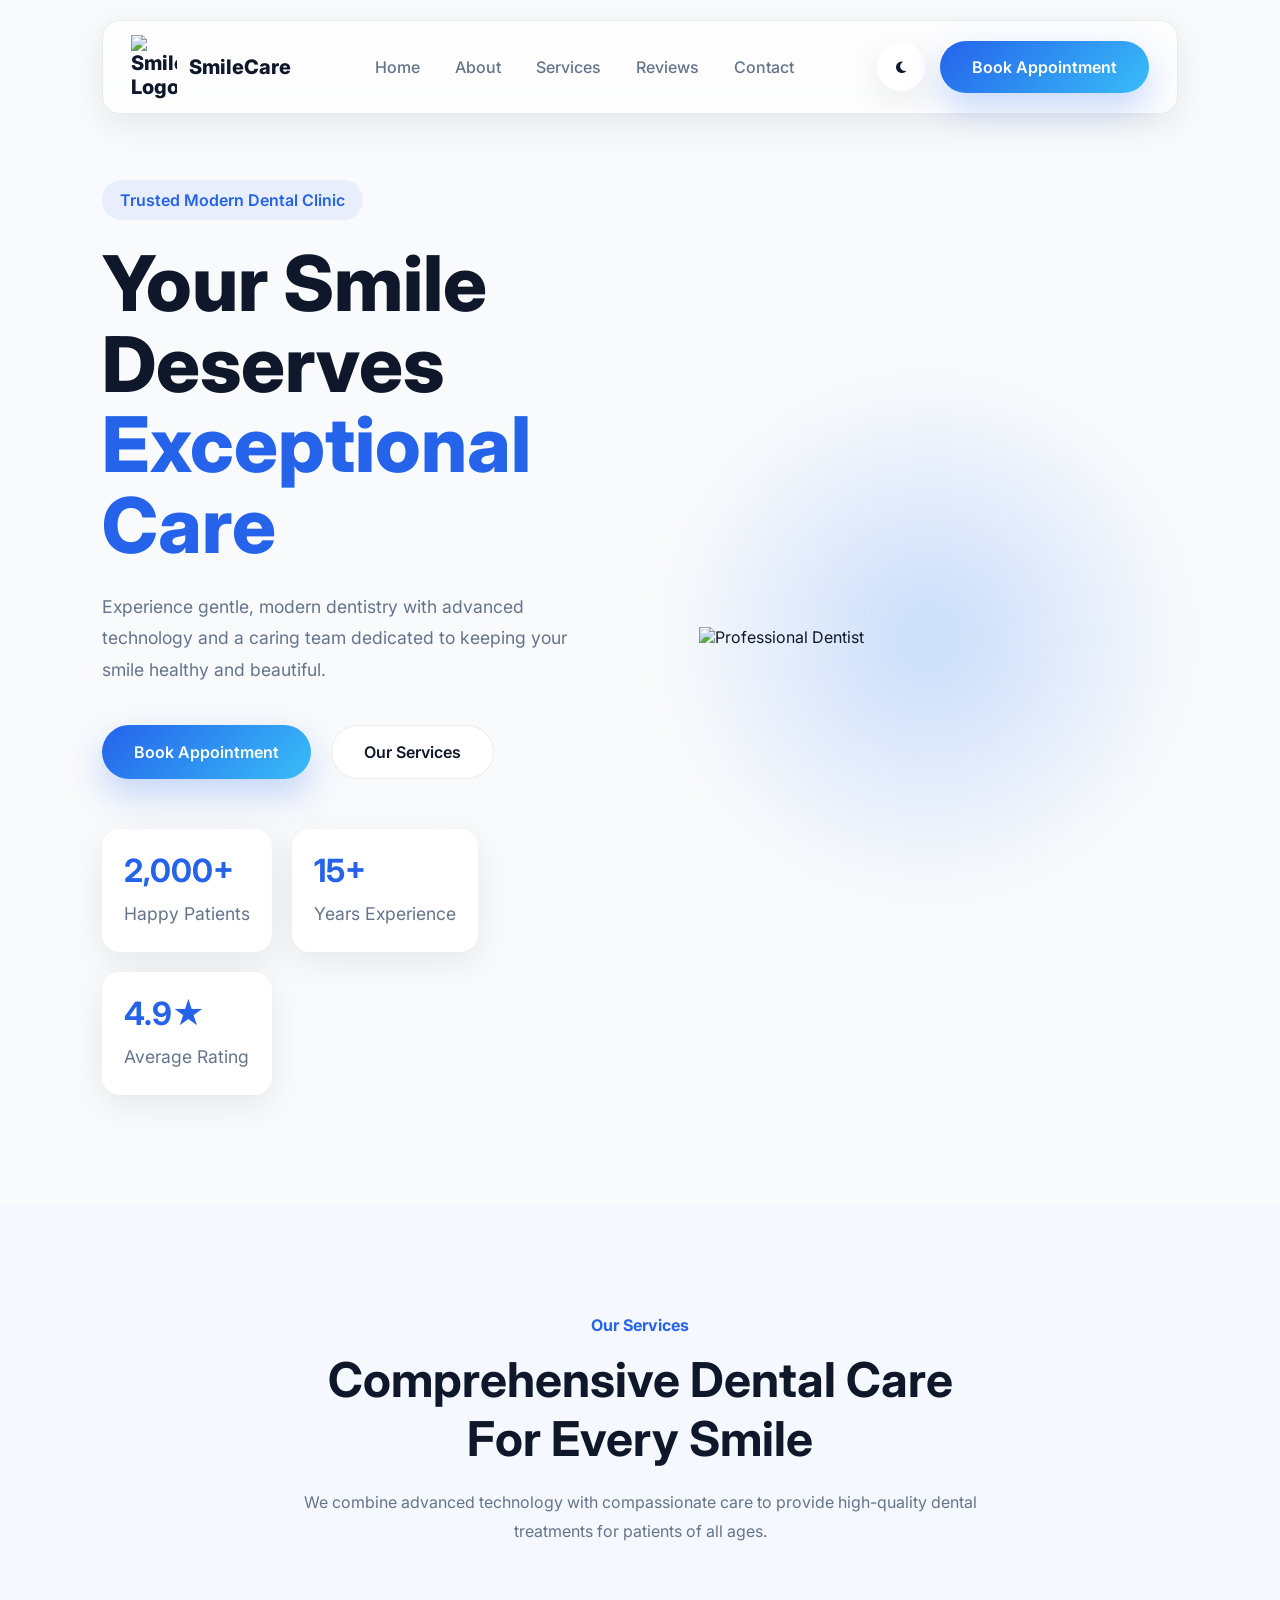
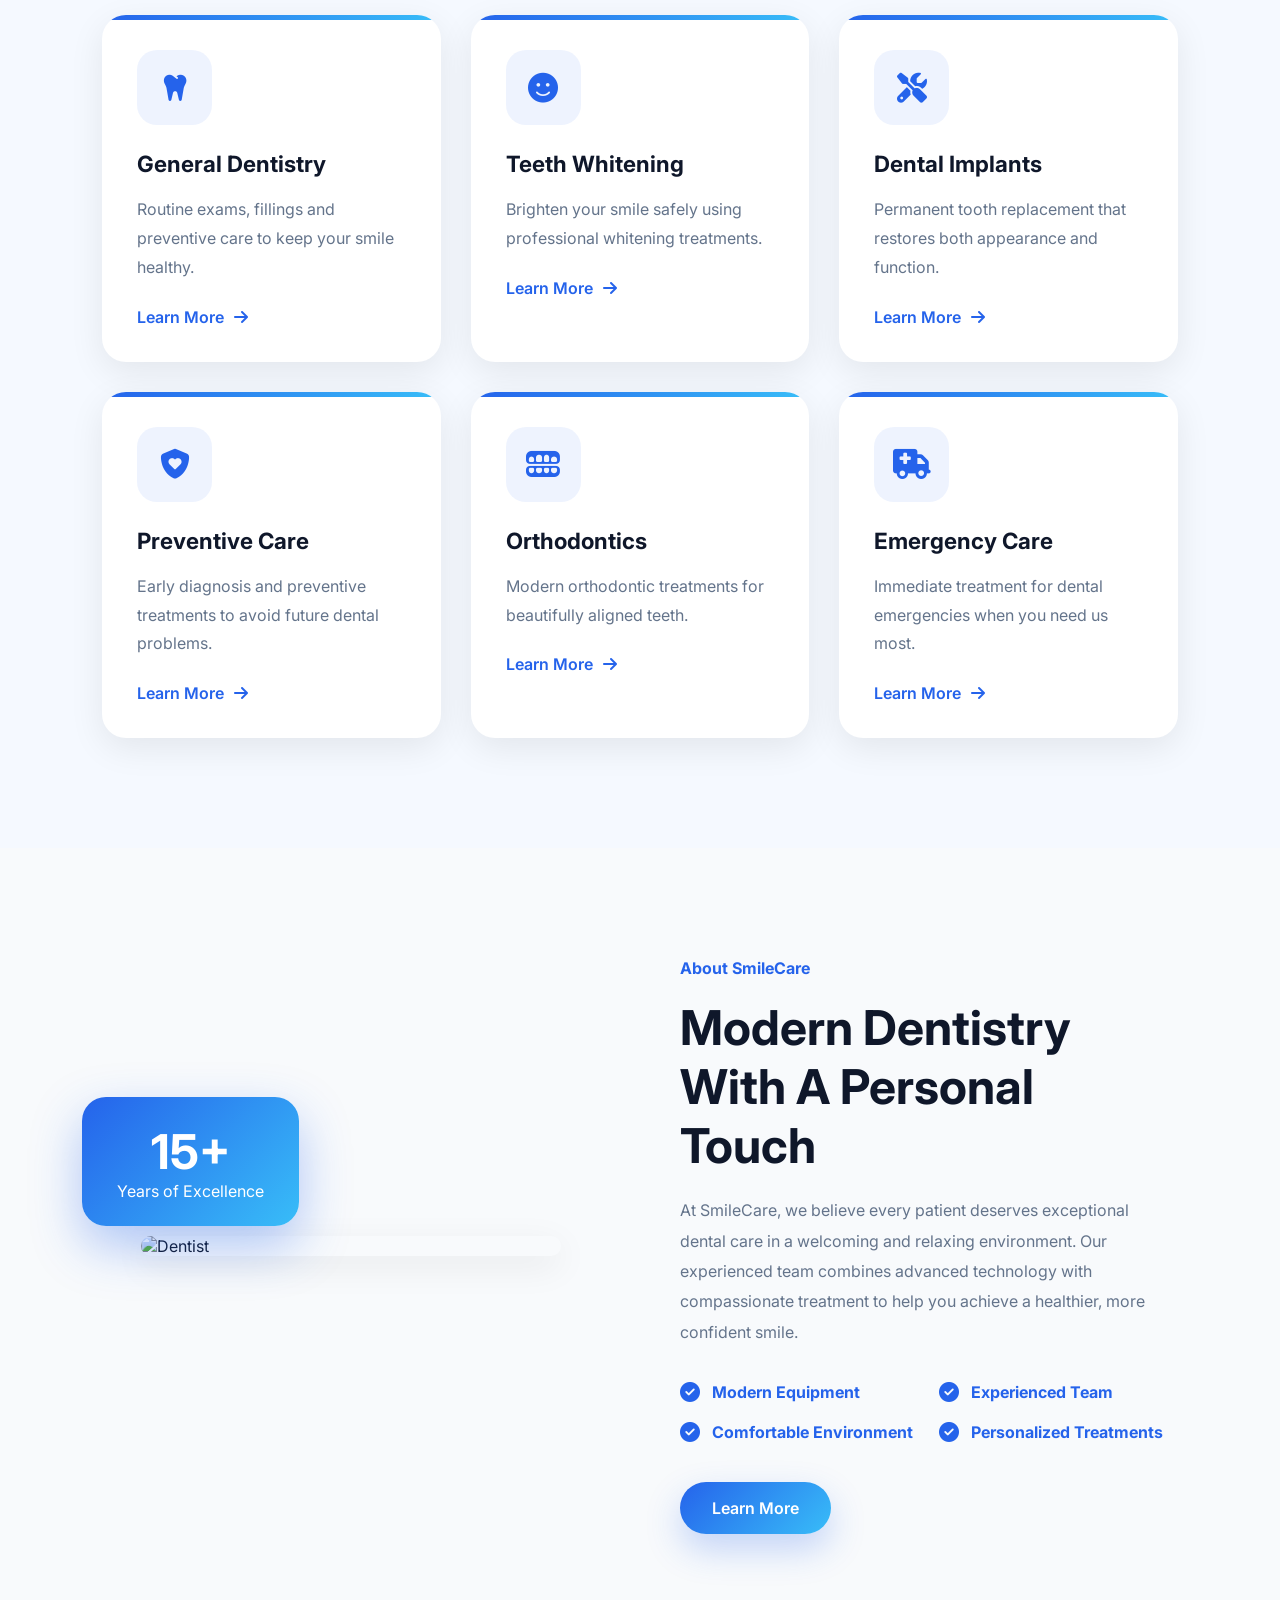
==== dentist-website/index.html @ 825f03f1 "Update dentist website" ====
<!DOCTYPE html>
<html lang="en">
<head>
    <meta charset="UTF-8">
    <meta name="viewport" content="width=device-width, initial-scale=1.0">
    <title>SmileCare | Modern Dentistry</title>

    <!-- Google Font -->
    <link rel="preconnect" href="https://fonts.googleapis.com">
    <link rel="preconnect" href="https://fonts.gstatic.com" crossorigin>
    <link href="https://fonts.googleapis.com/css2?family=Inter:wght@300;400;500;600;700;800&display=swap" rel="stylesheet">

    <!-- Font Awesome -->
    <link rel="stylesheet"
          href="https://cdnjs.cloudflare.com/ajax/libs/font-awesome/6.6.0/css/all.min.css">

    <!-- CSS -->
    <link rel="stylesheet" href="css/style.css">
</head>

<body>

<!-- =========================
     HEADER
========================= -->

<header class="header">

    <nav class="navbar">

        <a href="#" class="logo">
            <img src="images/logo.png" alt="SmileCare Logo">
            <span>SmileCare</span>
        </a>

        <ul class="nav-links">

            <li><a href="#home">Home</a></li>

            <li><a href="#about">About</a></li>

            <li><a href="#services">Services</a></li>

            <li><a href="#testimonials">Reviews</a></li>

            <li><a href="#contact">Contact</a></li>

        </ul>

        <div class="nav-right">

            <button class="theme-btn" id="theme-toggle">
                <i class="fa-solid fa-moon"></i>
            </button>

            <a href="#" class="btn primary-btn appointment-btn">
                Book Appointment
            </a>

            <div class="hamburger" id="hamburger">

                <span></span>
                <span></span>
                <span></span>

            </div>

        </div>

    </nav>

</header>

<!-- =========================
     HERO
========================= -->

<section class="hero" id="home">

    <div class="hero-content">

        <span class="hero-tag">
            Trusted Modern Dental Clinic
        </span>

        <h1>

            Your Smile <br>

            Deserves

            <span>Exceptional Care</span>

        </h1>

        <p>

            Experience gentle, modern dentistry with
            advanced technology and a caring team dedicated
            to keeping your smile healthy and beautiful.

        </p>

        <div class="hero-buttons">

            <a href="#" class="btn primary-btn">
                Book Appointment
            </a>

            <a href="#services" class="btn secondary-btn">
                Our Services
            </a>

        </div>

        <div class="hero-stats">

            <div class="stat">

                <h3>2,000+</h3>

                <p>Happy Patients</p>

            </div>

            <div class="stat">

                <h3>15+</h3>

                <p>Years Experience</p>

            </div>

            <div class="stat">

                <h3>4.9★</h3>

                <p>Average Rating</p>

            </div>

        </div>

    </div>

    <div class="hero-image">

    <div class="circle-bg"></div>

    <img src="images/doctor.png"
         alt="Professional Dentist">

</div>

</section>

<!-- JS -->
<script src="js/script.js"></script>

</body>
</html>
<!-- =========================
     SERVICES
========================= -->

<section class="services" id="services">

    <div class="section-title">

        <span>Our Services</span>

        <h2>Comprehensive Dental Care For Every Smile</h2>

        <p>
            We combine advanced technology with compassionate care
            to provide high-quality dental treatments for patients
            of all ages.
        </p>

    </div>

    <div class="services-grid">

        <div class="service-card">

            <div class="service-icon">
                <i class="fa-solid fa-tooth"></i>
            </div>

            <h3>General Dentistry</h3>

            <p>
                Routine exams, fillings and preventive care to
                keep your smile healthy.
            </p>

            <a href="#">Learn More <i class="fa-solid fa-arrow-right"></i></a>

        </div>

        <div class="service-card">

            <div class="service-icon">
                <i class="fa-solid fa-face-smile"></i>
            </div>

            <h3>Teeth Whitening</h3>

            <p>
                Brighten your smile safely using professional
                whitening treatments.
            </p>

            <a href="#">Learn More <i class="fa-solid fa-arrow-right"></i></a>

        </div>

        <div class="service-card">

            <div class="service-icon">
                <i class="fa-solid fa-screwdriver-wrench"></i>
            </div>

            <h3>Dental Implants</h3>

            <p>
                Permanent tooth replacement that restores both
                appearance and function.
            </p>

            <a href="#">Learn More <i class="fa-solid fa-arrow-right"></i></a>

        </div>

        <div class="service-card">

            <div class="service-icon">
                <i class="fa-solid fa-shield-heart"></i>
            </div>

            <h3>Preventive Care</h3>

            <p>
                Early diagnosis and preventive treatments to
                avoid future dental problems.
            </p>

            <a href="#">Learn More <i class="fa-solid fa-arrow-right"></i></a>

        </div>

        <div class="service-card">

            <div class="service-icon">
                <i class="fa-solid fa-teeth-open"></i>
            </div>

            <h3>Orthodontics</h3>

            <p>
                Modern orthodontic treatments for beautifully
                aligned teeth.
            </p>

            <a href="#">Learn More <i class="fa-solid fa-arrow-right"></i></a>

        </div>

        <div class="service-card">

            <div class="service-icon">
                <i class="fa-solid fa-truck-medical"></i>
            </div>

            <h3>Emergency Care</h3>

            <p>
                Immediate treatment for dental emergencies when
                you need us most.
            </p>

            <a href="#">Learn More <i class="fa-solid fa-arrow-right"></i></a>

        </div>

    </div>

</section>
<!-- =========================
     ABOUT
========================= -->

<section class="about" id="about">

    <div class="about-image">

        <div class="experience-card">

            <h2>15+</h2>

            <p>Years of Excellence</p>

        </div>

        <img src="images/doctor.png" alt="Dentist">

    </div>

    <div class="about-content">

        <span>About SmileCare</span>

        <h2>
            Modern Dentistry With
            A Personal Touch
        </h2>

        <p>
            At SmileCare, we believe every patient deserves
            exceptional dental care in a welcoming and relaxing
            environment. Our experienced team combines advanced
            technology with compassionate treatment to help you
            achieve a healthier, more confident smile.
        </p>

        <div class="about-features">

            <div class="feature">
                <i class="fa-solid fa-circle-check"></i>
                <span>Modern Equipment</span>
            </div>

            <div class="feature">
                <i class="fa-solid fa-circle-check"></i>
                <span>Experienced Team</span>
            </div>

            <div class="feature">
                <i class="fa-solid fa-circle-check"></i>
                <span>Comfortable Environment</span>
            </div>

            <div class="feature">
                <i class="fa-solid fa-circle-check"></i>
                <span>Personalized Treatments</span>
            </div>

        </div>

        <a href="#" class="btn primary-btn">
            Learn More
        </a>

    </div>

</section>
---- dentist-website/css/style.css ----
/* =========================================
   GOOGLE FONT
========================================= */

@import url('https://fonts.googleapis.com/css2?family=Inter:wght@300;400;500;600;700;800;900&display=swap');


/* =========================================
   CSS VARIABLES
========================================= */

:root{

    --primary:#2563EB;
    --primary-light:#3B82F6;
    --secondary:#38BDF8;

    --text:#0F172A;
    --text-light:#64748B;

    --background:#F8FAFC;
    --white:#FFFFFF;

    --border:rgba(15,23,42,.08);

    --shadow:
        0 10px 35px rgba(0,0,0,.08);

    --glass:
        rgba(255,255,255,.65);

    --transition:.35s ease;

}


/* =========================================
   DARK MODE VARIABLES
========================================= */

body.dark{

    --background:#0F172A;

    --white:#111827;

    --text:#F8FAFC;

    --text-light:#CBD5E1;

    --border:rgba(255,255,255,.08);

    --glass:
        rgba(17,24,39,.70);

    --shadow:
        0 10px 40px rgba(0,0,0,.45);

}


/* =========================================
   RESET
========================================= */

*{

    margin:0;
    padding:0;
    box-sizing:border-box;

}

html{

    scroll-behavior:smooth;

}

body{

    font-family:"Inter",sans-serif;

    background:var(--background);

    color:var(--text);

    transition:background .4s,color .4s;

    overflow-x:hidden;

}

img{

    max-width:100%;

    display:block;

}

a{

    text-decoration:none;

    color:inherit;

}

ul{

    list-style:none;

}

button{

    border:none;

    cursor:pointer;

    font-family:inherit;

}


/* =========================================
   GENERAL
========================================= */

section{

    padding:110px 8%;

}

.container{

    width:min(1200px,100%);
    margin:auto;

}


/* =========================================
   BUTTONS
========================================= */

.btn{

    display:inline-flex;

    align-items:center;

    justify-content:center;

    padding:16px 32px;

    border-radius:999px;

    font-weight:600;

    transition:var(--transition);

}


.primary-btn{

    color:#fff;

    background:linear-gradient(
        135deg,
        var(--primary),
        var(--secondary)
    );

    box-shadow:0 15px 35px rgba(37,99,235,.25);

}

.primary-btn:hover{

    transform:translateY(-4px);

    box-shadow:0 20px 45px rgba(37,99,235,.35);

}


.secondary-btn{

    border:1px solid var(--border);

    background:var(--white);

    color:var(--text);

}

.secondary-btn:hover{

    transform:translateY(-4px);

}


/* =========================================
   HEADER
========================================= */

.header{

    position:fixed;

    top:0;

    left:0;

    width:100%;

    z-index:999;

    padding:20px 8%;

}


/* =========================================
   NAVBAR
========================================= */

.navbar{

    display:flex;

    justify-content:space-between;

    align-items:center;

    padding:14px 28px;

    border-radius:18px;

    backdrop-filter:blur(18px);

    background:var(--glass);

    border:1px solid var(--border);

    box-shadow:var(--shadow);

}


.logo{

    display:flex;

    align-items:center;

    gap:12px;

    font-size:1.25rem;

    font-weight:800;

}


.logo img{

    width:46px;

}


.nav-links{

    display:flex;

    gap:35px;

}


.nav-links a{

    position:relative;

    font-weight:500;

    color:var(--text-light);

    transition:.3s;

}


.nav-links a:hover{

    color:var(--primary);

}


.nav-links a::after{

    content:"";

    position:absolute;

    left:0;

    bottom:-6px;

    width:0;

    height:2px;

    background:var(--primary);

    transition:.3s;

}


.nav-links a:hover::after{

    width:100%;

}


.nav-right{

    display:flex;

    align-items:center;

    gap:15px;

}


/* =========================================
   THEME BUTTON
========================================= */

.theme-btn{

    width:48px;

    height:48px;

    border-radius:50%;

    background:var(--white);

    color:var(--text);

    box-shadow:var(--shadow);

    transition:var(--transition);

}


.theme-btn:hover{

    transform:rotate(20deg);

}


/* =========================================
   HAMBURGER
========================================= */

.hamburger{

    display:none;

    flex-direction:column;

    gap:6px;

    cursor:pointer;

}


.hamburger span{

    width:28px;

    height:3px;

    border-radius:10px;

    background:var(--text);

}


/* =========================================
   RESPONSIVE NAVBAR
========================================= */

@media(max-width:992px){

    .nav-links{

        position:absolute;

        top:100%;

        left:0;

        width:100%;

        background:var(--white);

        flex-direction:column;

        align-items:center;

        padding:30px;

        display:none;

        border-radius:18px;

        margin-top:15px;

        box-shadow:var(--shadow);

    }

    .nav-links.active{

        display:flex;

    }

    .appointment-btn{

        display:none;

    }

    .hamburger{

        display:flex;

    }

}
/* =========================================
   HERO SECTION
========================================= */

.hero {

    min-height: 100vh;

    display: flex;

    align-items: center;

    justify-content: space-between;

    gap: 80px;

    padding-top: 180px;

    overflow: hidden;

}

.hero-content {

    flex: 1;

    animation: fadeLeft 1s ease;

}

.hero-tag {

    display: inline-block;

    padding: 10px 18px;

    border-radius: 999px;

    background: rgba(37, 99, 235, .08);

    color: var(--primary);

    font-weight: 600;

    margin-bottom: 24px;

}

.hero h1 {

    font-size: clamp(3rem, 6vw, 5rem);

    line-height: 1.05;

    font-weight: 800;

    margin-bottom: 24px;

}

.hero h1 span {

    color: var(--primary);

}

.hero p {

    max-width: 600px;

    font-size: 1.1rem;

    line-height: 1.8;

    color: var(--text-light);

    margin-bottom: 40px;

}

.hero-buttons {

    display: flex;

    gap: 20px;

    margin-bottom: 50px;

    flex-wrap: wrap;

}


/* =========================================
   HERO STATS
========================================= */

.hero-stats {

    display: flex;

    gap: 20px;

    flex-wrap: wrap;

}

.stat {

    background: var(--white);

    padding: 22px;

    border-radius: 18px;

    min-width: 170px;

    box-shadow: var(--shadow);

    transition: .3s;

}

.stat:hover {

    transform: translateY(-8px);

}

.stat h3 {

    color: var(--primary);

    font-size: 2rem;

    margin-bottom: 8px;

}

.stat p {

    margin: 0;

}


/* =========================================
   HERO IMAGE
========================================= */

.hero-image {

    flex: 1;

    position: relative;

    display: flex;

    justify-content: center;

    align-items: center;

    animation: fadeRight 1s ease;

}

.circle-bg {

    position: absolute;

    width: 520px;

    height: 520px;

    border-radius: 50%;

    background: radial-gradient(circle,
            rgba(59, 130, 246, .25),
            transparent 70%);

    filter: blur(25px);

}

.hero-image img {

    position: relative;

    width: 460px;

    z-index: 2;

    animation: floating 5s ease-in-out infinite;

}


/* =========================================
   ANIMATIONS
========================================= */

@keyframes floating {

    0% {

        transform: translateY(0);

    }

    50% {

        transform: translateY(-18px);

    }

    100% {

        transform: translateY(0);

    }

}

@keyframes fadeLeft {

    from {

        opacity: 0;

        transform: translateX(-60px);

    }

    to {

        opacity: 1;

        transform: translateX(0);

    }

}

@keyframes fadeRight {

    from {

        opacity: 0;

        transform: translateX(60px);

    }

    to {

        opacity: 1;

        transform: translateX(0);

    }

}


/* =========================================
   RESPONSIVE HERO
========================================= */

@media(max-width:992px){

    .hero{

        flex-direction:column;

        text-align:center;

        padding-top:150px;

    }

    .hero p{

        margin-inline:auto;

    }

    .hero-buttons{

        justify-content:center;

    }

    .hero-stats{

        justify-content:center;

    }

    .hero-image img{

        width:330px;

    }

    .circle-bg{

        width:360px;

        height:360px;

    }

}
/* =========================================
   SERVICES
========================================= */

.services{

    background:#f5f9ff;

}

.section-title{

    text-align:center;

    max-width:700px;

    margin:0 auto 70px;

}

.section-title span{

    display:inline-block;

    color:var(--primary);

    font-weight:700;

    margin-bottom:15px;

}

.section-title h2{

    font-size:clamp(2rem,4vw,3rem);

    margin-bottom:20px;

}

.section-title p{

    color:var(--text-light);

    line-height:1.8;

}

.services-grid{

    display:grid;

    grid-template-columns:repeat(auto-fit,minmax(280px,1fr));

    gap:30px;

}

.service-card{

    background:var(--white);

    padding:35px;

    border-radius:24px;

    transition:.35s;

    box-shadow:var(--shadow);

    position:relative;

    overflow:hidden;

}

.service-card::before{

    content:"";

    position:absolute;

    left:0;

    top:0;

    width:100%;

    height:5px;

    background:linear-gradient(
        90deg,
        var(--primary),
        var(--secondary)
    );

}

.service-card:hover{

    transform:translateY(-12px);

}

.service-icon{

    width:75px;

    height:75px;

    border-radius:20px;

    display:flex;

    align-items:center;

    justify-content:center;

    background:rgba(37,99,235,.08);

    color:var(--primary);

    font-size:30px;

    margin-bottom:25px;

    transition:.3s;

}

.service-card:hover .service-icon{

    transform:rotate(10deg) scale(1.1);

}

.service-card h3{

    margin-bottom:18px;

    font-size:1.4rem;

}

.service-card p{

    color:var(--text-light);

    line-height:1.8;

    margin-bottom:25px;

}

.service-card a{

    color:var(--primary);

    font-weight:600;

}

.service-card a i{

    margin-left:6px;

    transition:.3s;

}

.service-card:hover a i{

    transform:translateX(6px);

}
/* =========================================
   ABOUT
========================================= */

.about{

    display:grid;

    grid-template-columns:1fr 1fr;

    gap:80px;

    align-items:center;

}

.about-image{

    position:relative;

    display:flex;

    justify-content:center;

}

.about-image img{

    width:420px;

    border-radius:30px;

    box-shadow:var(--shadow);

}

.experience-card{

    position:absolute;

    left:-20px;

    bottom:30px;

    background:linear-gradient(
        135deg,
        var(--primary),
        var(--secondary)
    );

    color:white;

    padding:25px 35px;

    border-radius:24px;

    text-align:center;

    box-shadow:0 20px 50px rgba(37,99,235,.35);

}

.experience-card h2{

    font-size:3rem;

}

.about-content span{

    color:var(--primary);

    font-weight:700;

}

.about-content h2{

    font-size:clamp(2rem,4vw,3rem);

    margin:20px 0;

}

.about-content p{

    color:var(--text-light);

    line-height:1.9;

    margin-bottom:35px;

}

.about-features{

    display:grid;

    grid-template-columns:repeat(2,1fr);

    gap:20px;

    margin-bottom:40px;

}

.feature{

    display:flex;

    align-items:center;

    gap:12px;

    font-weight:600;

}

.feature i{

    color:var(--primary);

    font-size:20px;

}

@media(max-width:992px){

    .about{

        grid-template-columns:1fr;

        text-align:center;

    }

    .about-features{

        grid-template-columns:1fr;

    }

    .feature{

        justify-content:center;

    }

    .experience-card{

        left:50%;

        transform:translateX(-50%);

        bottom:-20px;

    }

}
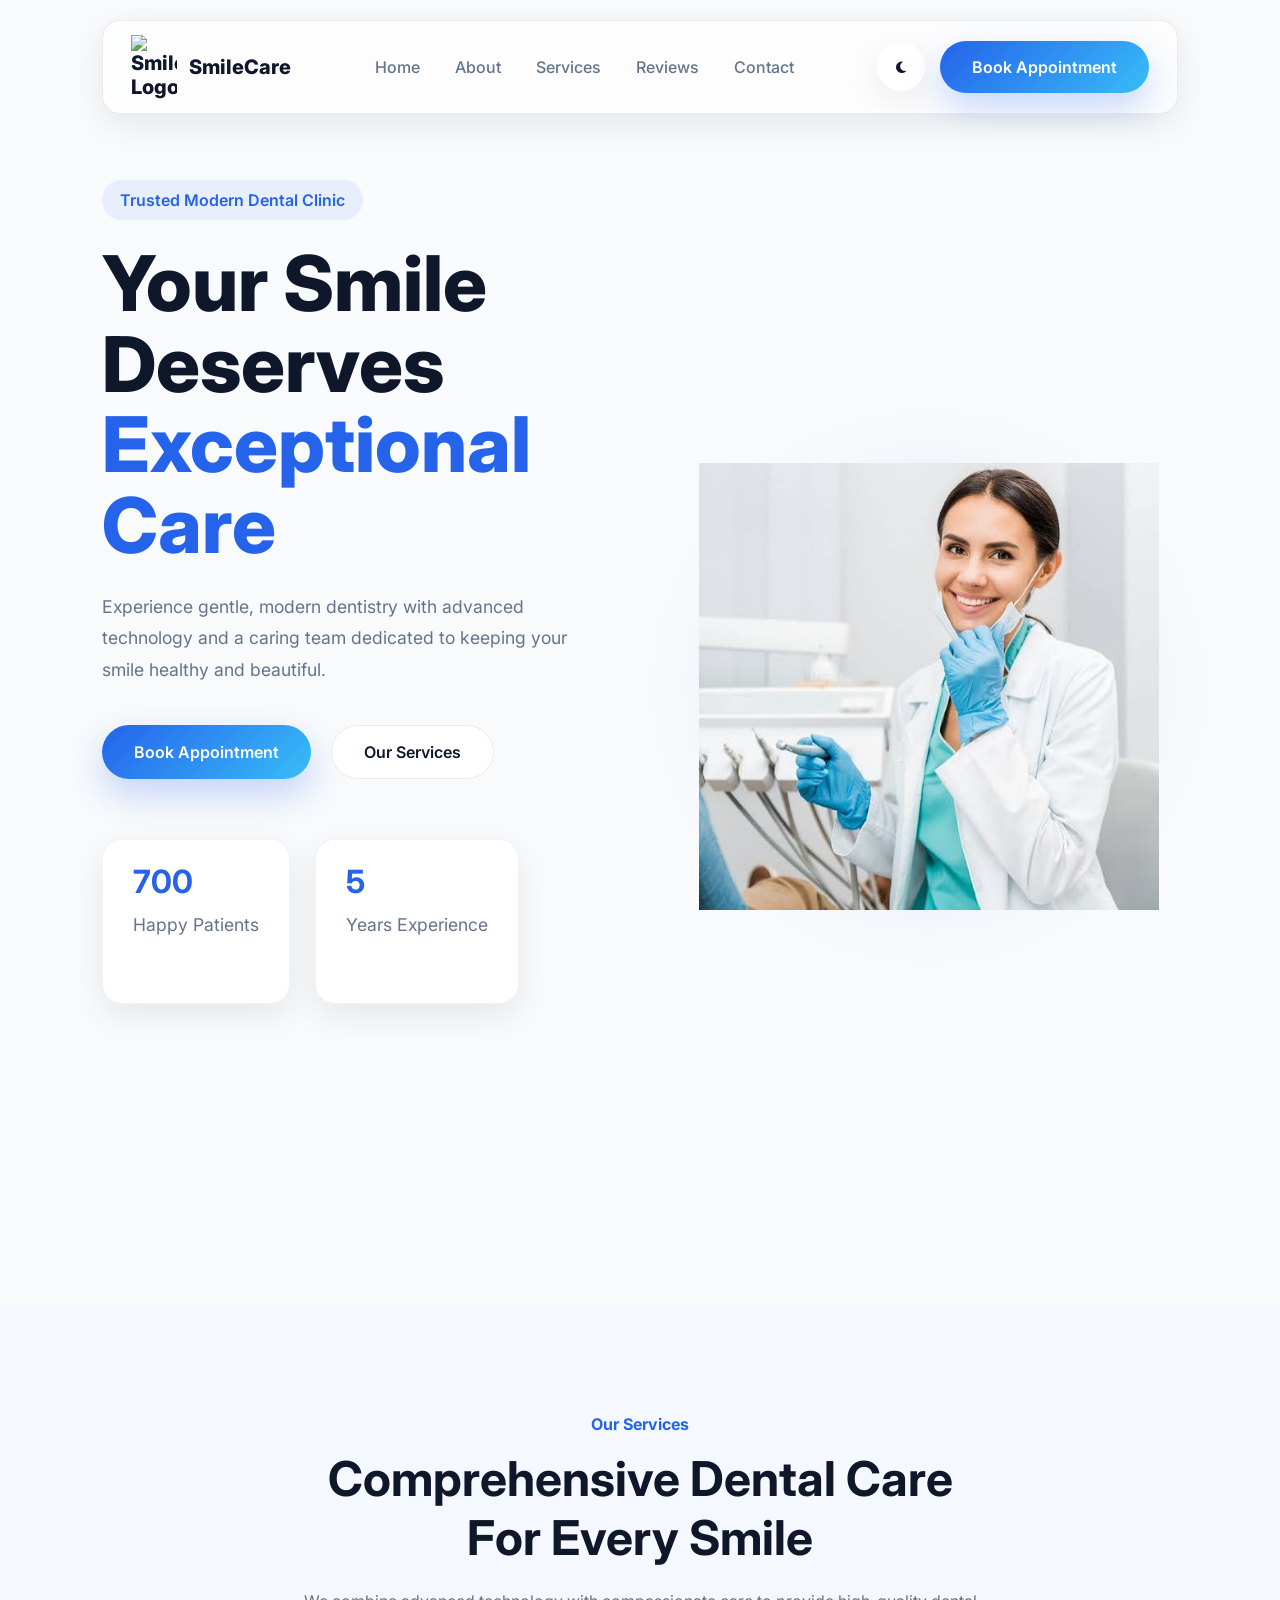
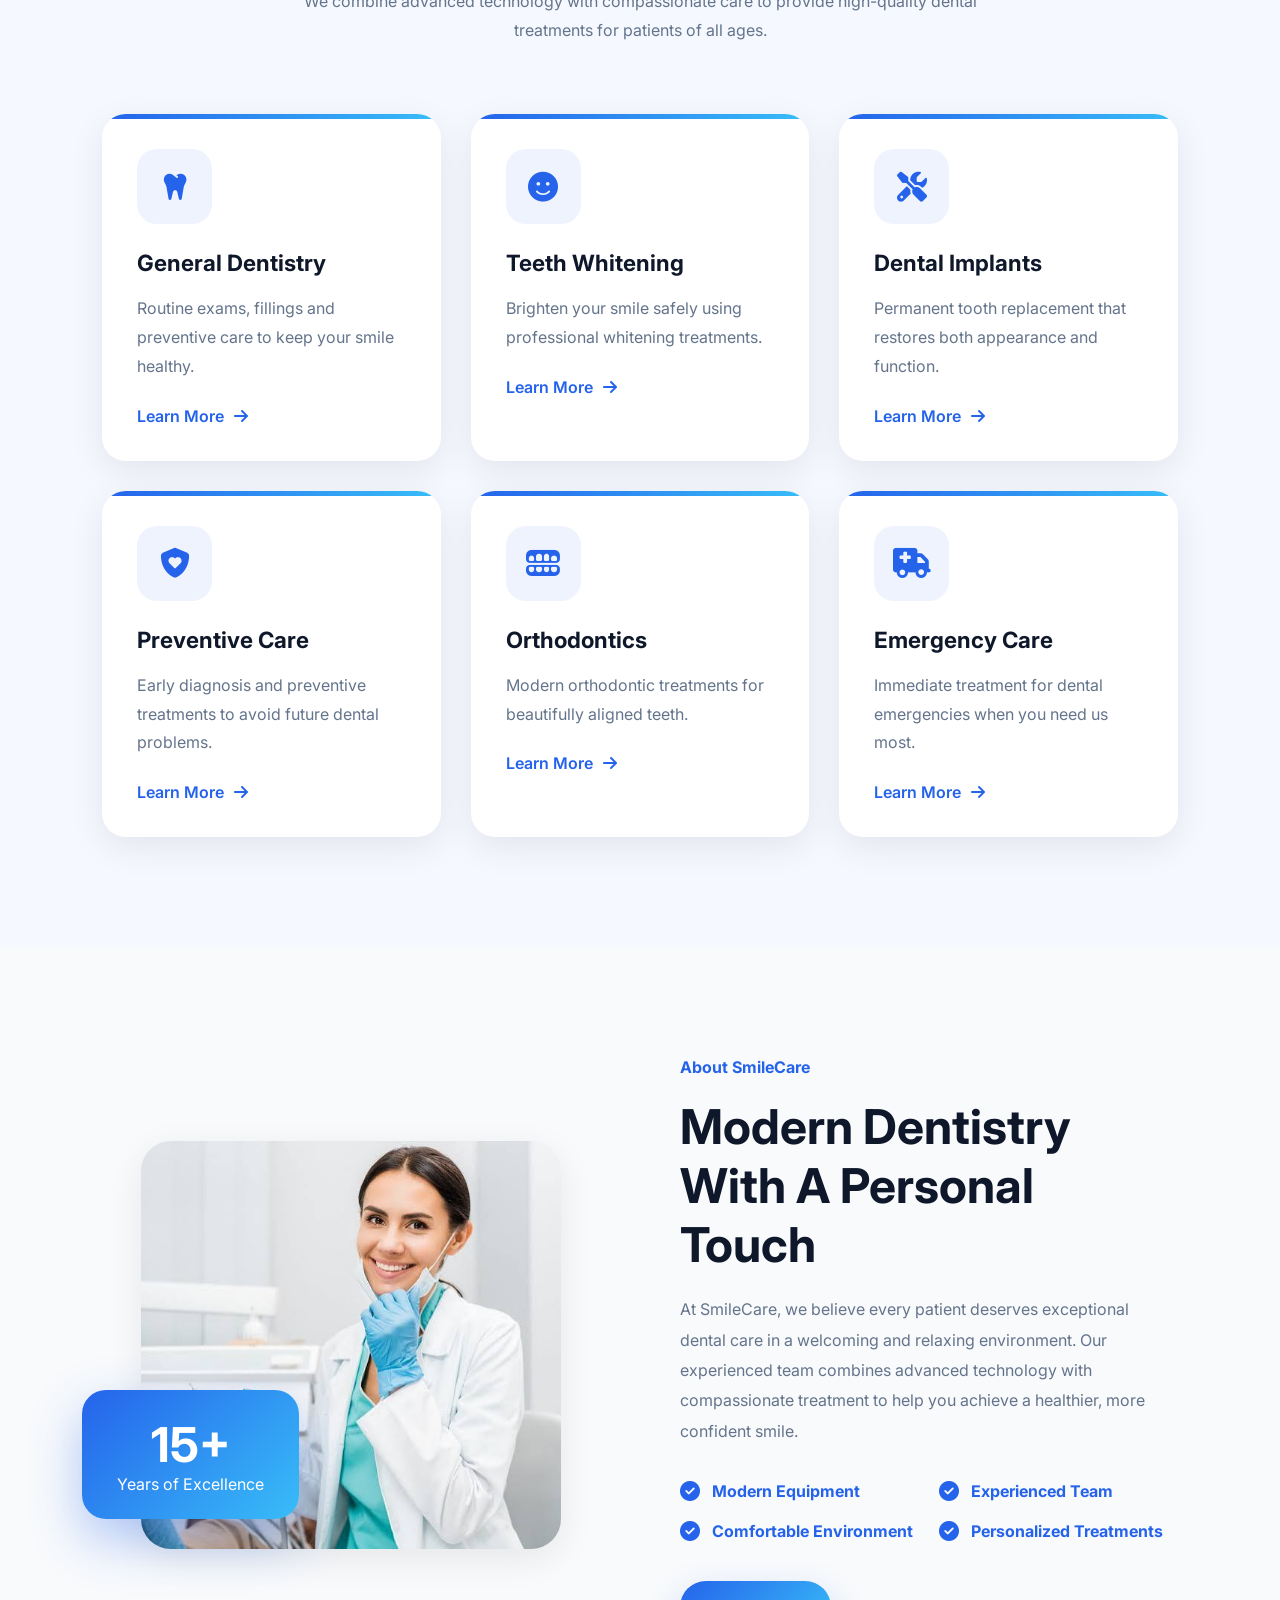
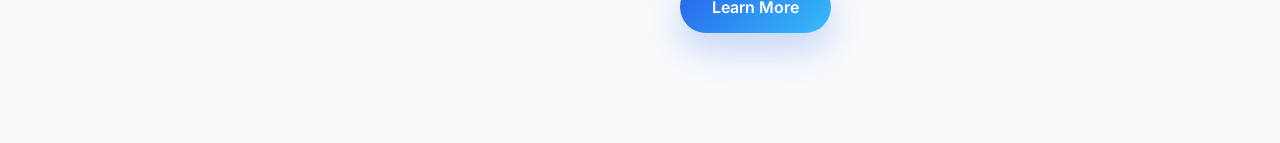
==== commit be5cfe9c: "Improve dentist website layout and theme system" ====
--- a/dentist-website/index.html
+++ b/dentist-website/index.html
@@ -116,29 +116,29 @@
 
         <div class="hero-stats">
 
+          <div class="stat">
+
+    <h3 class="counter" data-target="2000">0</h3>
+
+    <p>Happy Patients</p>
+
+</div>
+
             <div class="stat">
 
-                <h3>2,000+</h3>
-
-                <p>Happy Patients</p>
-
-            </div>
-
-            <div class="stat">
-
-                <h3>15+</h3>
-
-                <p>Years Experience</p>
-
-            </div>
-
-            <div class="stat">
-
-                <h3>4.9★</h3>
-
-                <p>Average Rating</p>
-
-            </div>
+    <h3 class="counter" data-target="15">0</h3>
+
+    <p>Years Experience</p>
+
+</div>
+
+           <div class="stat">
+
+    <h3>4.9★</h3>
+
+    <p>Patient Rating</p>
+
+</div>
 
         </div>
 
--- a/dentist-website/css/style.css
+++ b/dentist-website/css/style.css
@@ -10,6 +10,7 @@
 ========================================= */
 
 :root{
+     --card-bg: #ffffff;
 
     --primary:#2563EB;
     --primary-light:#3B82F6;
@@ -39,6 +40,7 @@
 ========================================= */
 
 body.dark{
+ --card-bg: #1e293b; /* Nice dark slate color */
 
     --background:#0F172A;
 
@@ -553,51 +555,105 @@
    HERO STATS
 ========================================= */
 
-.hero-stats {
-
-    display: flex;
-
-    gap: 20px;
-
-    flex-wrap: wrap;
-
-}
-
-.stat {
-
-    background: var(--white);
-
-    padding: 22px;
-
-    border-radius: 18px;
-
-    min-width: 170px;
-
-    box-shadow: var(--shadow);
-
-    transition: .3s;
-
-}
-
-.stat:hover {
-
-    transform: translateY(-8px);
-
-}
-
-.stat h3 {
-
-    color: var(--primary);
-
-    font-size: 2rem;
-
-    margin-bottom: 8px;
-
-}
-
-.stat p {
-
-    margin: 0;
+.hero-stats{
+
+    display:flex;
+
+    gap:25px;
+
+    margin-top:60px;
+
+    flex-wrap:wrap;
+
+}
+
+.stat{
+
+   background: var(--card-bg);
+
+    backdrop-filter:blur(15px);
+
+    padding:22px 30px;
+
+    border-radius:20px;
+
+    box-shadow:0 12px 35px rgba(0,0,0,.08);
+
+    transition:.35s ease;
+
+    cursor:default;
+
+    border:1px solid rgba(37,99,235,.08);
+
+}
+
+.stat:hover{
+
+   
+    border-color:rgba(37,99,235,.25);
+
+}
+
+.stat h3{
+
+    color:var(--primary);
+
+    font-size:2rem;
+
+    margin-bottom:8px;
+
+    transition:.35s;
+
+}
+
+.stat:hover h3{
+
+    transform:scale(1.08);
+
+}
+
+.stat p{
+
+    color:var(--text-light);
+
+}
+.stat{
+
+    opacity:0;
+
+    transform:translateY(30px);
+
+    animation:fadeUp .8s forwards;
+
+}
+
+.stat:nth-child(1){
+
+    animation-delay:.2s;
+
+}
+
+.stat:nth-child(2){
+
+    animation-delay:.4s;
+
+}
+
+.stat:nth-child(3){
+
+    animation-delay:.6s;
+
+}
+
+@keyframes fadeUp{
+
+    to{
+
+        opacity:1;
+
+        transform:translateY(0);
+
+    }
 
 }
 
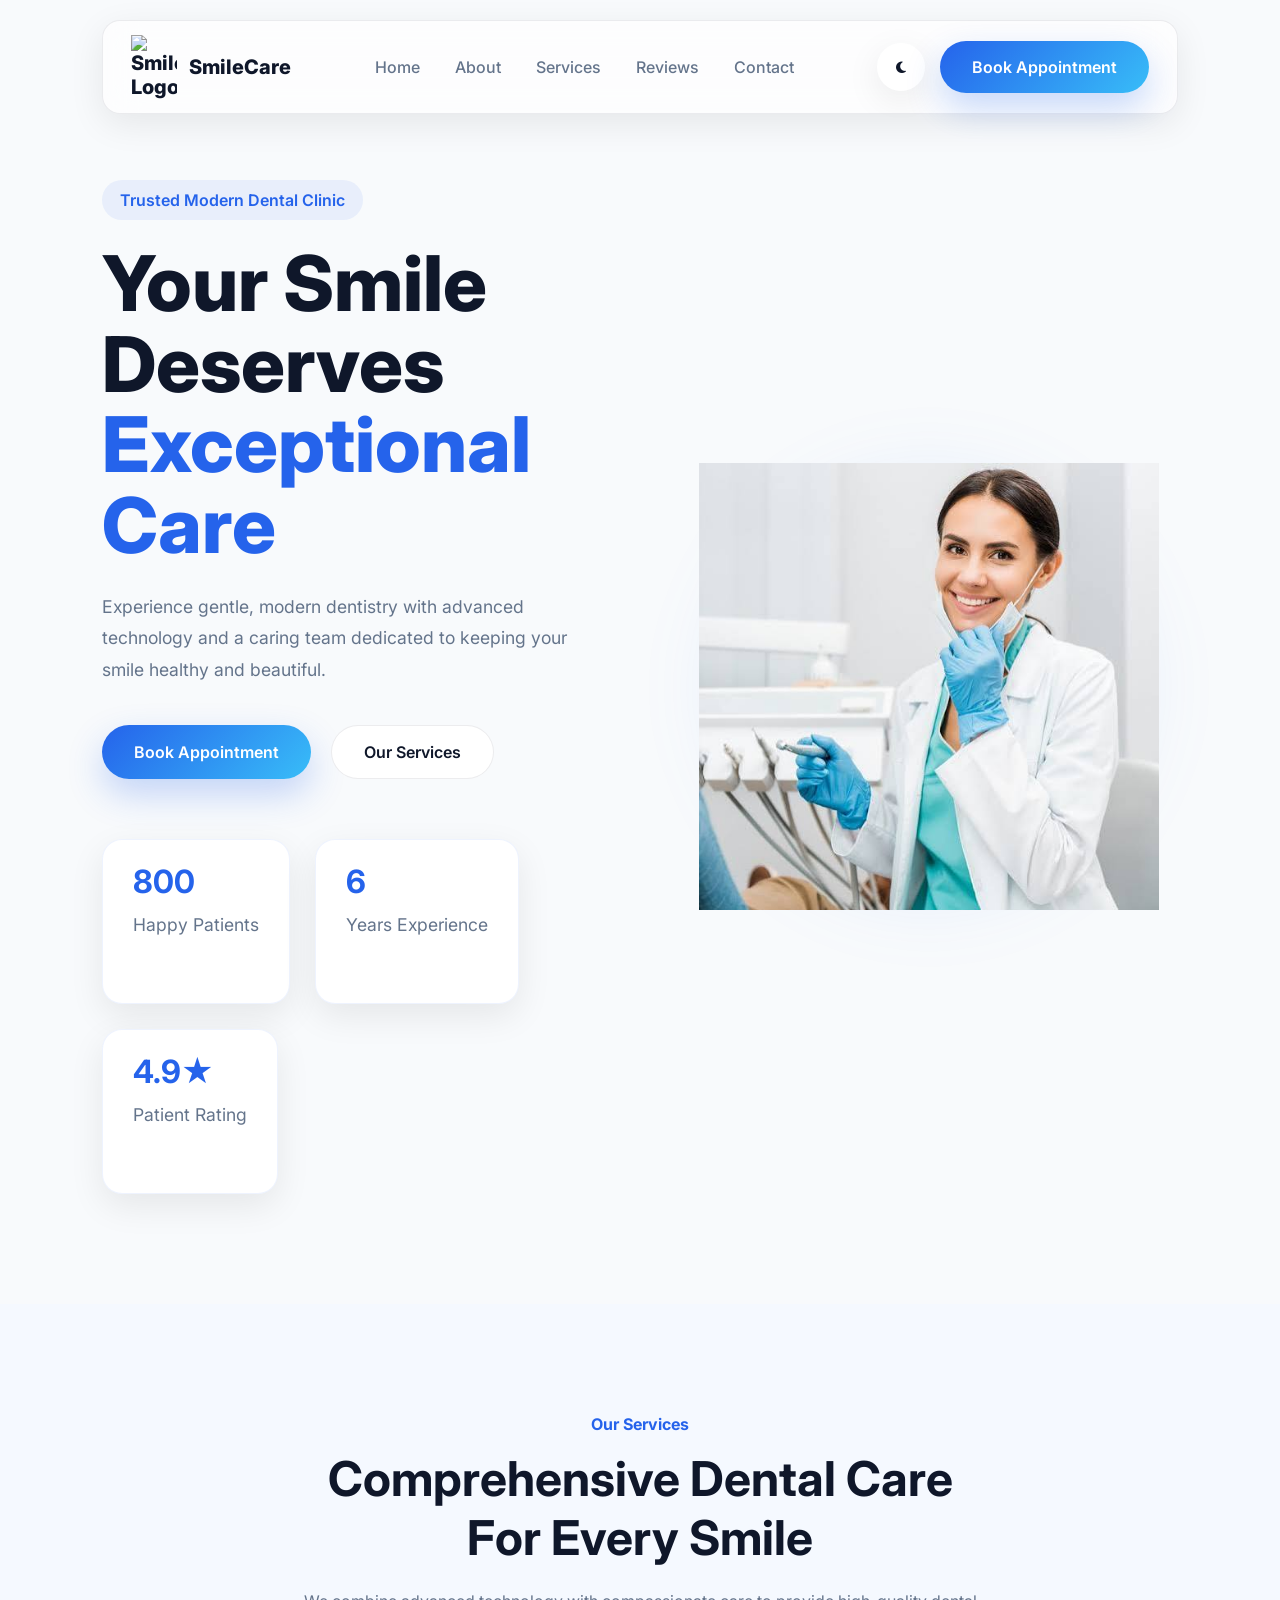
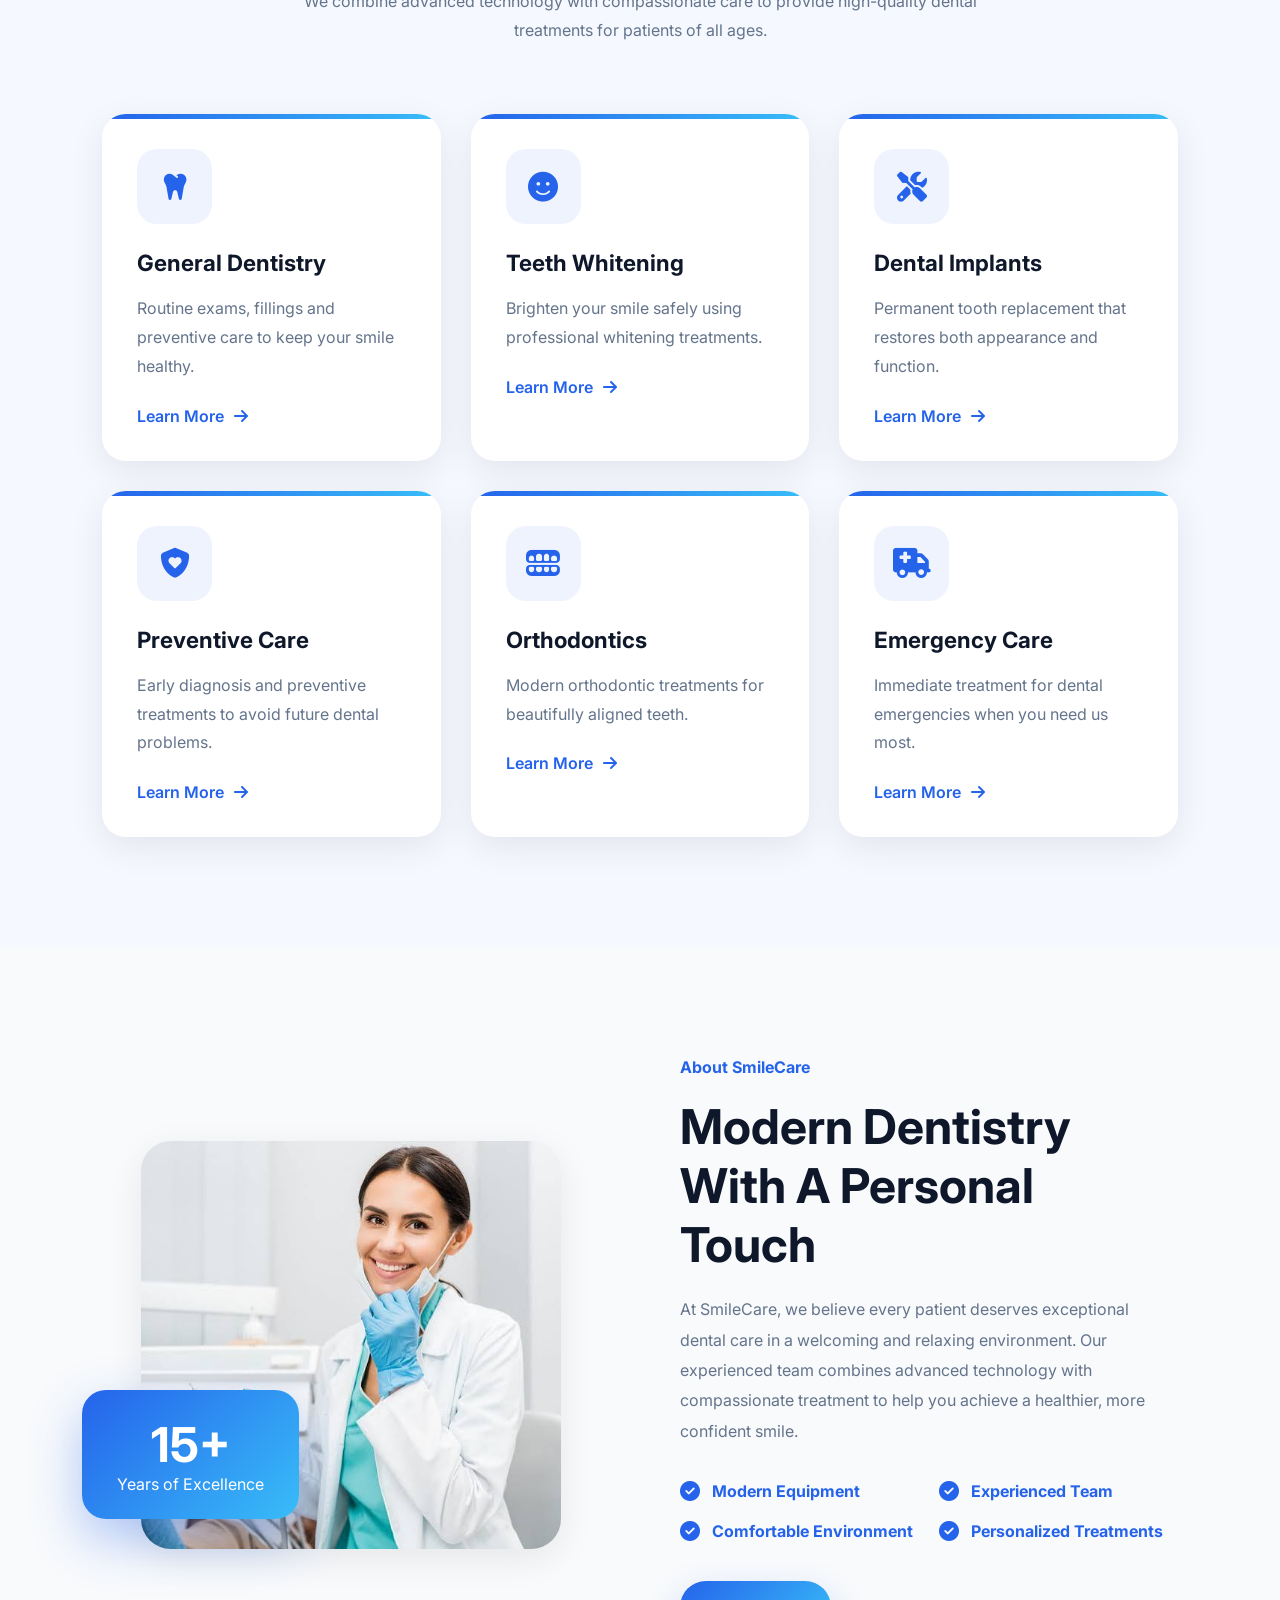
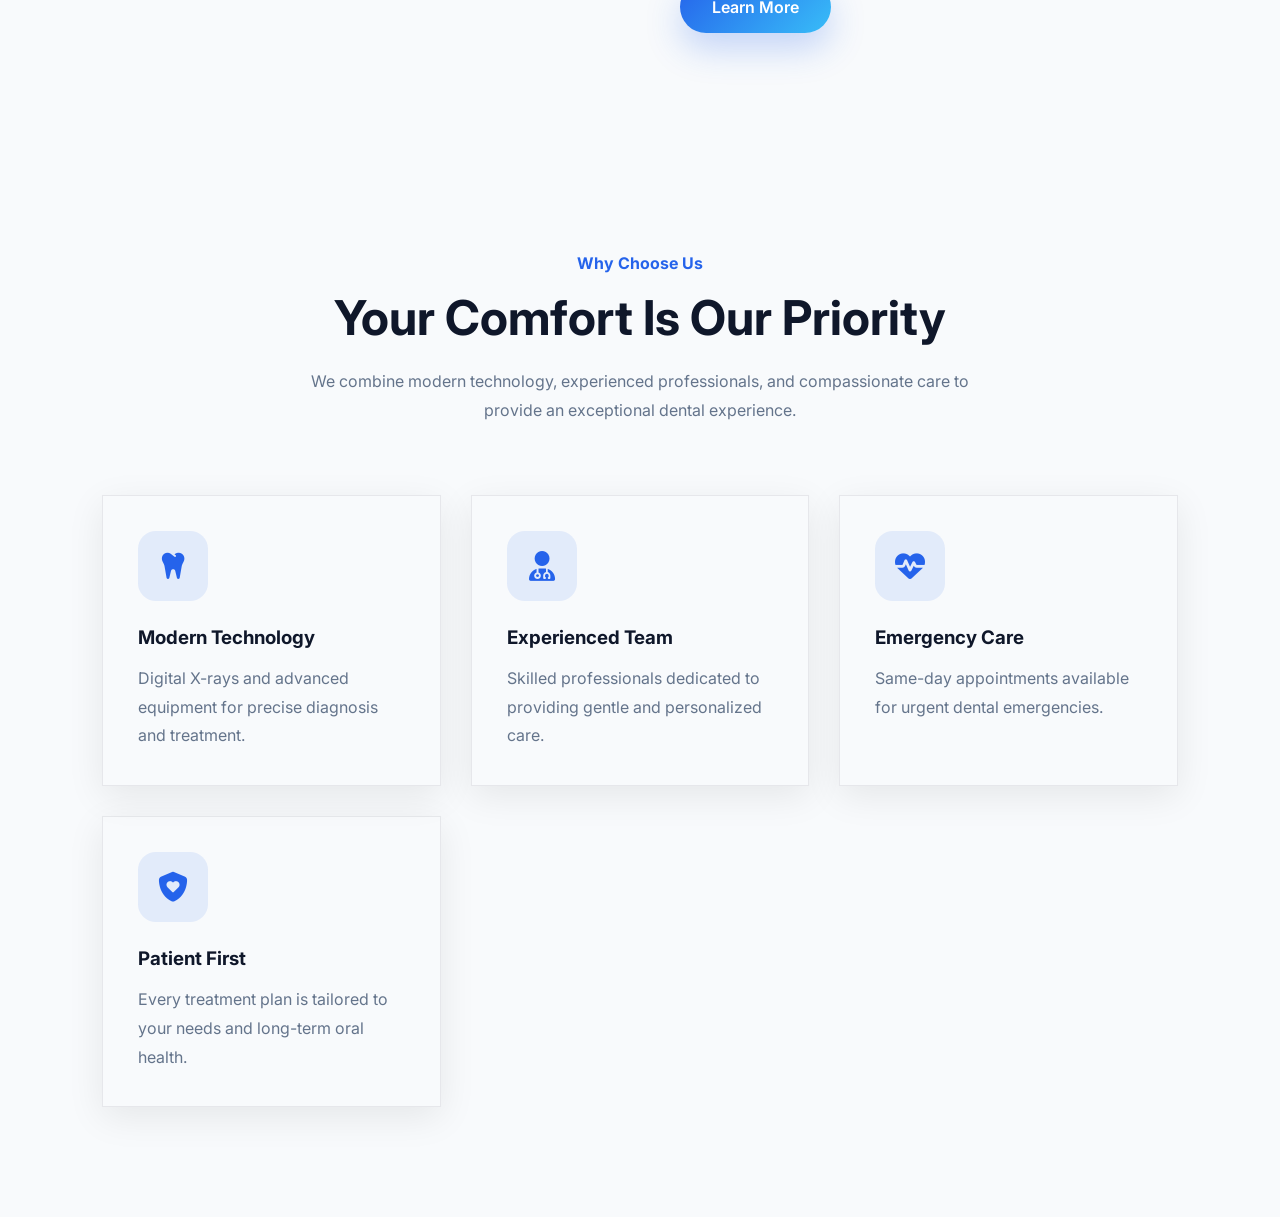
==== commit 8e8110a2: "Improve dentist website layout and theme system" ====
--- a/dentist-website/index.html
+++ b/dentist-website/index.html
@@ -354,4 +354,88 @@
 
     </div>
 
+</section>
+<!-- =========================================
+     WHY CHOOSE US
+========================================= -->
+
+<section class="why-us" id="why-us">
+
+    <div class="container">
+
+        <div class="section-title">
+
+            <span>Why Choose Us</span>
+
+            <h2>Your Comfort Is Our Priority</h2>
+
+            <p>
+                We combine modern technology, experienced professionals,
+                and compassionate care to provide an exceptional dental experience.
+            </p>
+
+        </div>
+
+        <div class="why-grid">
+
+            <div class="why-card">
+
+                <div class="why-icon">
+                    <i class="fa-solid fa-tooth"></i>
+                </div>
+
+                <h3>Modern Technology</h3>
+
+                <p>
+                    Digital X-rays and advanced equipment for precise diagnosis and treatment.
+                </p>
+
+            </div>
+
+            <div class="why-card">
+
+                <div class="why-icon">
+                    <i class="fa-solid fa-user-doctor"></i>
+                </div>
+
+                <h3>Experienced Team</h3>
+
+                <p>
+                    Skilled professionals dedicated to providing gentle and personalized care.
+                </p>
+
+            </div>
+
+            <div class="why-card">
+
+                <div class="why-icon">
+                    <i class="fa-solid fa-heart-pulse"></i>
+                </div>
+
+                <h3>Emergency Care</h3>
+
+                <p>
+                    Same-day appointments available for urgent dental emergencies.
+                </p>
+
+            </div>
+
+            <div class="why-card">
+
+                <div class="why-icon">
+                    <i class="fa-solid fa-shield-heart"></i>
+                </div>
+
+                <h3>Patient First</h3>
+
+                <p>
+                    Every treatment plan is tailored to your needs and long-term oral health.
+                </p>
+
+            </div>
+
+        </div>
+
+    </div>
+
 </section>
--- a/dentist-website/css/style.css
+++ b/dentist-website/css/style.css
@@ -1158,4 +1158,99 @@
 
     }
 
-}+}
+/* =========================================
+   WHY CHOOSE US
+========================================= */
+
+.why-us{
+
+    background: var(--surface);
+
+}
+
+.why-grid{
+
+    display:grid;
+
+    grid-template-columns:repeat(auto-fit,minmax(260px,1fr));
+
+    gap:30px;
+
+    margin-top:60px;
+
+}
+
+.why-card{
+
+    background:var(--card);
+
+    border:1px solid var(--border);
+
+    border-radius:var(--radius);
+
+    padding:35px;
+
+    transition:var(--transition);
+
+    box-shadow:var(--shadow);
+
+}
+
+.why-card:hover{
+
+    transform:translateY(-10px);
+
+}
+
+.why-icon{
+
+    width:70px;
+
+    height:70px;
+
+    border-radius:18px;
+
+    background:rgba(37,99,235,.1);
+
+    display:flex;
+
+    align-items:center;
+
+    justify-content:center;
+
+    color:var(--primary);
+
+    font-size:30px;
+
+    margin-bottom:25px;
+
+    transition:var(--transition);
+
+}
+
+.why-card:hover .why-icon{
+
+    background:var(--primary);
+
+    color:white;
+
+    transform:rotate(8deg) scale(1.08);
+
+}
+
+.why-card h3{
+
+    margin-bottom:15px;
+
+    color:var(--text);
+
+}
+
+.why-card p{
+
+    color:var(--text-light);
+
+    line-height:1.8;
+
+}
